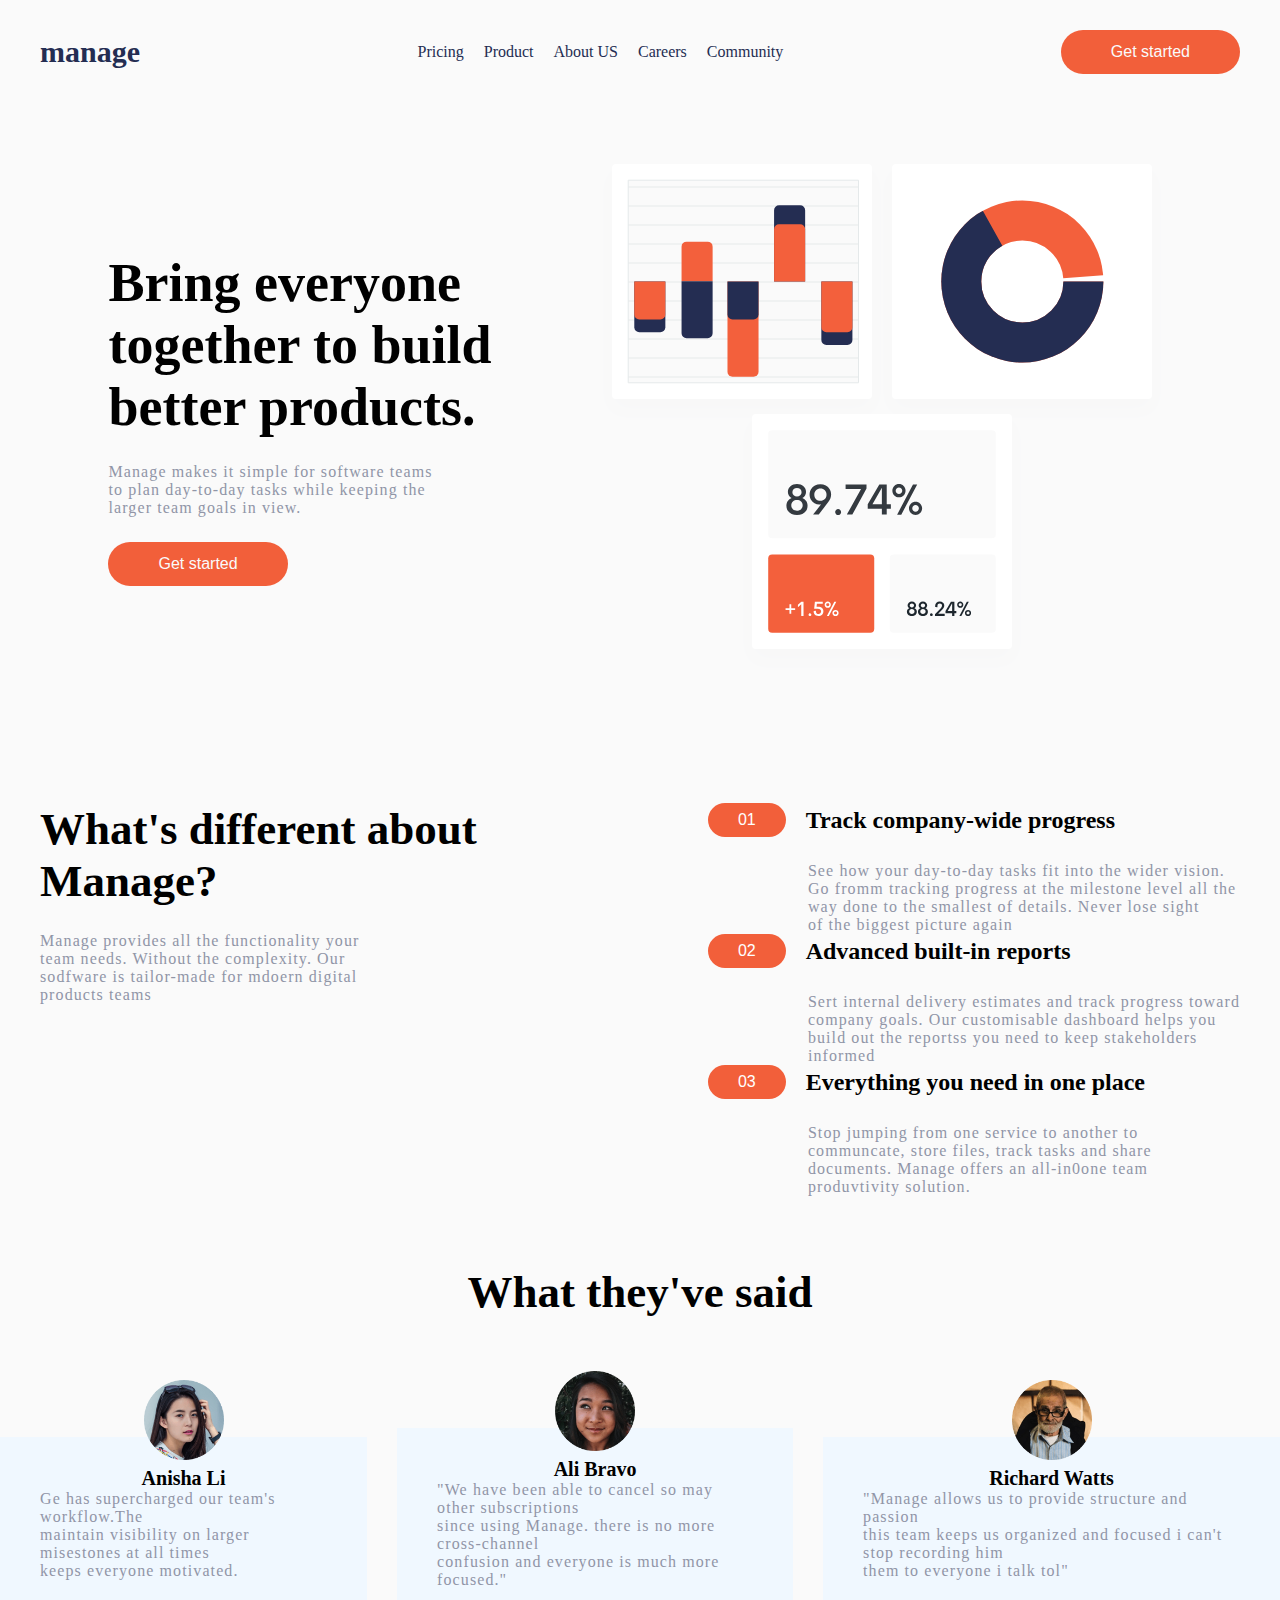
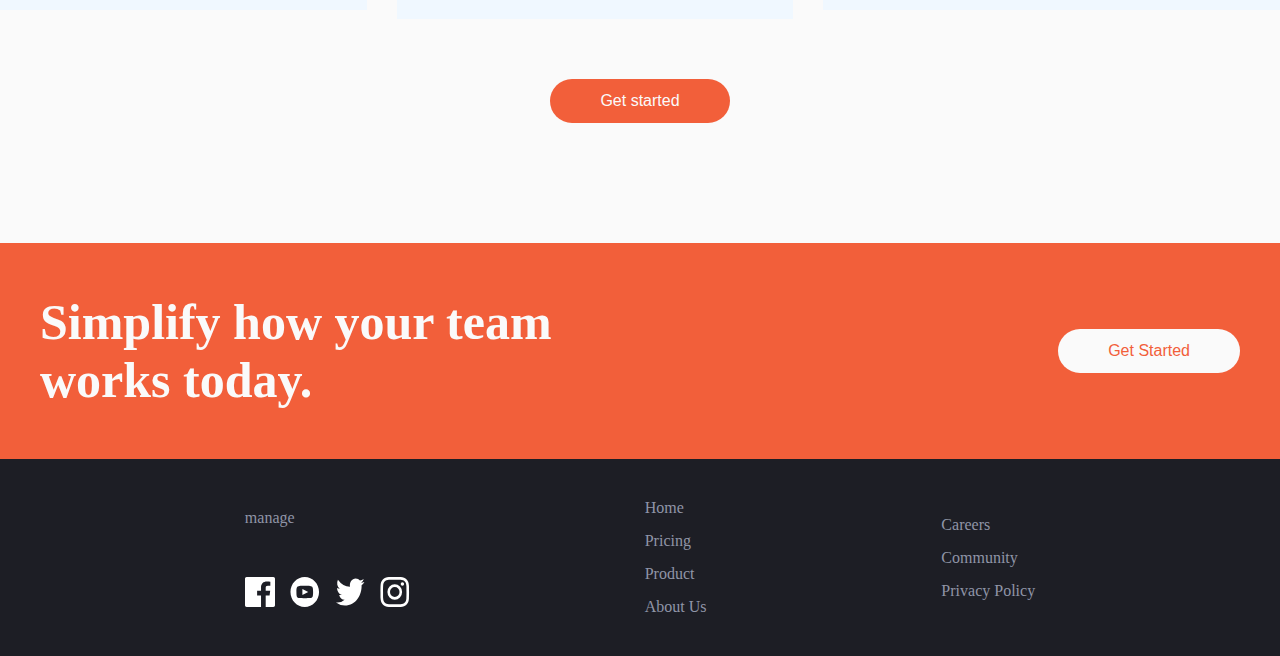
==== templates/index.html @ 965725b2 "initial comments" ====
<!DOCTYPE html>
<html lang="en">
<head>
  <meta charset="UTF-8">
  <meta name="viewport" content="width=device-width, initial-scale=1.0"> <!-- displays site properly based on user's device -->

  <link rel="icon" type="image/png" sizes="32x32" href="./images/favicon-32x32.png">
  <link rel="stylesheet" href="(https://fonts.google.com/specimen/Be+Vietnam+Pro)">
  <title>Manage landing page</title>
  <link rel="stylesheet" href="../static/style.css">

</head>
<body>
  <div class="wrapper-all">

    <header>
      <div class="wrapper-header">
        <a href="#" class="logo">manage</a>
        <nav>
          <a href="#" class="links">Pricing</a>
          <a href="#" class="links">Product</a>
          <a href="#" class="links">About US</a>
          <a href="#" class="links">Careers</a>
          <a href="#" class="links">Community</a>
        </nav>
        <div class="wrapper-btn">
          <button class="tugma">
            Get started
          </button>
        </div>
        <div class="wrapper-hamburger-line">
          <svg xmlns="http://www.w3.org/2000/svg" width="25" height="18"><g fill="#242D52" fill-rule="evenodd"><path d="M0 0h25v4H0zM0 7h25v4H0zM0 14h25v4H0z"/></g></svg>
        </div>

        <div class="wrapper-close">
          <svg xmlns="http://www.w3.org/2000/svg" width="21" height="22"><path fill="#242D52" fill-rule="evenodd" d="M17.925.747l2.828 2.828L13.328 11l7.425 7.425-2.828 2.828-7.425-7.425-7.425 7.425-2.828-2.828L7.671 11 .247 3.575 3.075.747 10.5 8.171 17.925.747z"/></svg>
        </div>
      </div>
    </header>

    <main>
      <div class="wrapper-main">

        <div class="main-left">
          <h1 class="main-sarlavha">
            Bring everyone <br> together to build <br> better products.
          </h1>
          <p class="main-p">
            Manage makes it simple for software teams <br> to plan day-to-day tasks while keeping the <br> larger team goals in view.
          </p>
          <div class="wrapper-main-btn">
            <button class="tugma">
              Get started
            </button>
          </div>
        </div>

        <div class="main-right">
          <img src="../images/illustration-intro.svg" alt="" class="main-img">
        </div>

      </div>
      <section class="second-section">
        <div class="second-left">
          <h2 class="sarlavha-h2">What's different about <br> Manage?</h2>
          <p class="main-p">Manage provides all the functionality your <br> team needs. Without the complexity. Our <br> sodfware is tailor-made for mdoern digital <br> products teams</p>
        </div>
        <div class="wrapper-right-second">

          <div class="second-right">
            <div class="wrapper-start">
              <button class="number">01</button>
              <p class="description">Track company-wide progress</p>
            </div>
              <p class="main-p matnn">See how your day-to-day tasks fit into the wider vision. <br> Go fromm tracking progress at the milestone level all the <br> way done to the smallest of details. Never lose sight <br> of the biggest picture again</p>
          </div>

          <!--  -->
          <div class="second-right">
            <div class="wrapper-start">
              <button class="number">02</button>
              <p class="description">Advanced built-in reports</p>
            </div>
              <p class="main-p matnn">Sert internal delivery estimates and track progress toward <br> company goals. Our customisable dashboard helps you <br> build out the reportss you need to keep stakeholders <br> informed </p>
          </div>


          <div class="second-right">
            <div class="wrapper-start">
              <button class="number">03</button>
              <p class="description">Everything you need in one place</p>
            </div>
              <p class="main-p matnn">Stop jumping from one service to another to <br> communcate, store files, track tasks and share <br> documents. Manage offers an all-in0one team <br> produvtivity solution.</p>
          </div>

        </div>

      </section>

      <div class="section-footer">
        <div class="wrapper-section-footer">
          <h2 class="sarlavha-h2 h2">What they've said</h2>
          <div class="wrapper-client">

            <div class="client-1">
              <ul class="wrapper-img">
                <img src="../images/avatar-anisha.png" alt="" class="client-img">
                  <span class="name">Anisha Li</span>
              </ul>
              <p class="main-p">Ge has supercharged our team's workflow.The <br> maintain visibility on larger misestones at all times <br> keeps everyone motivated.</p>

            </div>

            <div class="client-1">
              <ul class="wrapper-img">
                <img src="../images/avatar-ali.png" alt="" class="client-img">
                  <span class="name">Ali Bravo</span>
              </ul>
              <p class="main-p">"We have been able to cancel so may other subscriptions <br> since using Manage. there is no more cross-channel <br> confusion and everyone is much more focused."</p>

            </div>

            <div class="client-1">
              <ul class="wrapper-img">
                <img src="../images/avatar-richard.png" alt="" class="client-img">
                  <span class="name">Richard Watts</span>
              </ul>
              <p class="main-p">"Manage allows us to provide structure and passion <br> this team keeps us organized and focused i can't stop recording him <br>
              them to everyone i talk tol"</p>

            </div>

          </div>
                  <div class="wrapper-button">
                    <button class="tugma">Get started</button>
                  </div>
        </div>
      </div>

    </main>
    <section class="footer-header">
      <div class="footer-header-wrappper ora">
        <h2 class="footer-sarlavha">Simplify how your team <br> works today.</h2>
        <a href="#" class="wrapper-tugma">
          <button class="tugmaa">Get Started</button>
        </a>
      </div>
    </section>

    <footer>
      <div class="wrapper-footer">
          <div class="footer-left">
            <a href="#" class="logo-footer">manage</a>
            <div class="wrapper-loogos">
              <img src="../images/icon-facebook.svg" alt="" class="logos">
            <img src="../images/icon-youtube.svg" alt="" class="logos">
            <img src="../images/icon-twitter.svg" alt="" class="logos">
            <img src="../images/icon-instagram.svg" alt="" class="logos">
            </div>
            

          </div>
          <ul class="footer-links">
            <a href="#" class="footer-link">Home</a>
            <a href="#" class="footer-link">Pricing</a>
            <a href="#" class="footer-link">Product</a>
            <a href="#" class="footer-link">About Us</a>
          </ul>
          <ul class="footer-links">
            <a href="#" class="footer-link">Careers</a>
            <a href="#" class="footer-link">Community</a>
            <a href="#" class="footer-link">Privacy Policy</a>
          </ul>
      </div>
    </footer>


  </div>
</body>
</html>
---- static/style.css ----
*,html{
    margin: 0;
    padding: 0;
    font-size: 16px;
    box-sizing: border-box;
    font-family:[Be Vietnam Pro];
}
.wrapper-all{
    background-color: hsl(0, 0%, 98%);
}
.logo{
    font-size: 30px;
    color: hsl(228, 39%, 23%);
    text-decoration: none;
    font-weight: 700;
}
.links{
    text-decoration: none;
    color: hsl(228, 39%, 23%);
    font-weight: 500;
}
.tugma{
    padding: 13px 50px;
    background-color: #f25f3a;
    border: none;
    color: #fafafa;
    border-radius: 100px;
}
.wrapper-header{
    display: flex;
    justify-content: space-between;
    align-items: center;
    flex-wrap: wrap;
    gap: 30px;
    max-width: 1200px;
    margin-right: auto;
    margin-left: auto;
    padding-top: 30px;
    padding-bottom: 30px;
}
nav{
    display: flex;
    gap: 20px;
}

.wrapper-hamburger-line, .wrapper-close{
    display: none;
}

.main-sarlavha{
    font-size: 54px;
}

.main-left{
    display: flex;
    flex-direction: column;
    gap: 25px;
}
.main-p{
    letter-spacing: 1.1px;
    color: hsl(227, 12%, 61%);
}
.wrapper-main{
    max-width: 1300px;
    margin-right: auto;
    margin-left: auto;
    display: flex;
    justify-content: space-between;
    align-items: center;
    gap: 100px;
    padding-top: 50px;
    padding-bottom: 50px;
    align-items: center;
    justify-content: center;
}
.second-section{
    max-width: 1200px;
    margin-right: auto;
    margin-left: auto;
    display: flex;
    justify-content: space-between;
    gap: 40px;
    padding-top: 70px;
    padding-bottom: 70px;


}
.second-left{
    display: flex;
    flex-direction: column;
    gap: 25px;
}
.sarlavha-h2{
    font-size: 45px;
}
.wrapper-start{
    display: flex;
    gap: 20px;
    align-items: center;

}
.number{
    padding: 8px 30px;
    background-color: #f25f3a;
    color: white;
    border: none;
    border-radius: 100px;
}
.description{
    font-weight: bold;
    font-size: 24px;
}
.second-right{
    display: flex;
    flex-direction: column;
    gap: 25px;
}
.matnn{
    margin-left: 100px;
}
.client-img{
    width: 80px;
    position: absolute;
    bottom: 30px;


}
.wrapper-img{
    display: flex;
    flex-direction: column;
    gap: 15px;
    align-items: center;
    justify-content: center;
    position: relative;
    
}
.name{
    font-size: 20px;
    font-weight: bold;

}
.client-1{
    background-color: aliceblue;
    padding: 30px 40px;
    margin-top: 60px;
}
.wrapper-section-footer{
    max-width: 1500px;
    margin-right: auto;
    margin-left: auto;
    padding-bottom: 120px;
}
.wrapper-client{
    display: flex;
    justify-content: space-between;
    align-items: center;
    gap: 30px;
    padding-bottom: 60px;
}
.h2{
    text-align: center;
    margin-bottom: 50px;
}
.wrapper-button{
    display: flex;
    align-items: center;
    justify-content: center;
}
.footer-header-wrappper{
    max-width: 1200px;
    margin-right: auto;
    margin-left: auto;
    display: flex;
    justify-content: space-between;
    align-items: center;
    gap: 30px;
    
}
.footer-header{
    background-color: #f25f3a;
    padding-top: 50px;
    padding-bottom: 50px;
}

.footer-sarlavha{
    font-size: 50px;
    color: #fafafa;
}
.tugmaa{
    padding: 13px 50px;
    color: #f25f3a;
    background-color: #fafafa;
    border-radius: 100px;
    border: none;
}
footer{

    background-color: hsl(233, 12%, 13%);
}
.wrapper-footer{
    max-width: 1200px;
    margin-right: auto;
    margin-left: auto;
    display: flex;
    justify-content: space-evenly;
    align-items: center;
    gap: 30px;
    padding-top: 40px;
    padding-bottom: 40px;
}
.footer-links{
    display: flex;
    flex-direction: column;
    gap: 15px;
}
.footer-link{
    text-decoration: none;
    color: #9095a7;
}

.footer-link:hover{
    color: #f25f3a;
}
.footer-left{
    display: flex;
    flex-direction: column;
    gap: 50px;
}
.logos{
    width: 30px;
}
.wrapper-loogos{
    display: flex;
    flex-direction: row;
    gap: 15px;
}
.logo-footer{
    color: #9095a7;
    text-decoration: none;
}
@media (max-width: 1440px){

}
@media (max-width: 768px){
    
    nav{
        display: none;
    }
    .wrapper-btn{
        display: none;
    }
    .wrapper-hamburger-line{
        display: block;
    }
    .wrapper-close{
        display: none;
    }
    svg:hover{
        cursor: pointer;
    }
    .wrapper-header{
        max-width: 700px;
        margin-right: auto;
        margin-left: auto;
    }
    .wrapper-main{
        display: flex;
        flex-direction: column-reverse;
        gap: 30px;
    }
    .second-section{
        display: flex;
        flex-direction: column;
        gap: 30px;
        align-items: center;
        justify-content: center;
    }
    .wrapper-right-second{
        padding-top: 50px;
    }
    .wrapper-start{
        background-color: hsl(13, 100%, 96%);
    }
    .wrapper-client{
        display: flex;
        flex-direction: column;
        gap: 20px;
    }
    .footer-header-wrappper{
        display: flex;
        flex-direction: column;
        gap: 30px;
    }
}

@media (max-width: 344px){
    .wrapper-main{
        max-width: 300px;
        margin-right: auto;
        margin-left: auto;
    }
    .wrapper-header{
        max-width: 300px;
        margin-right: auto;
        margin-left: auto;
    }
    .main-img{
        width: 100%;
    }
    
}
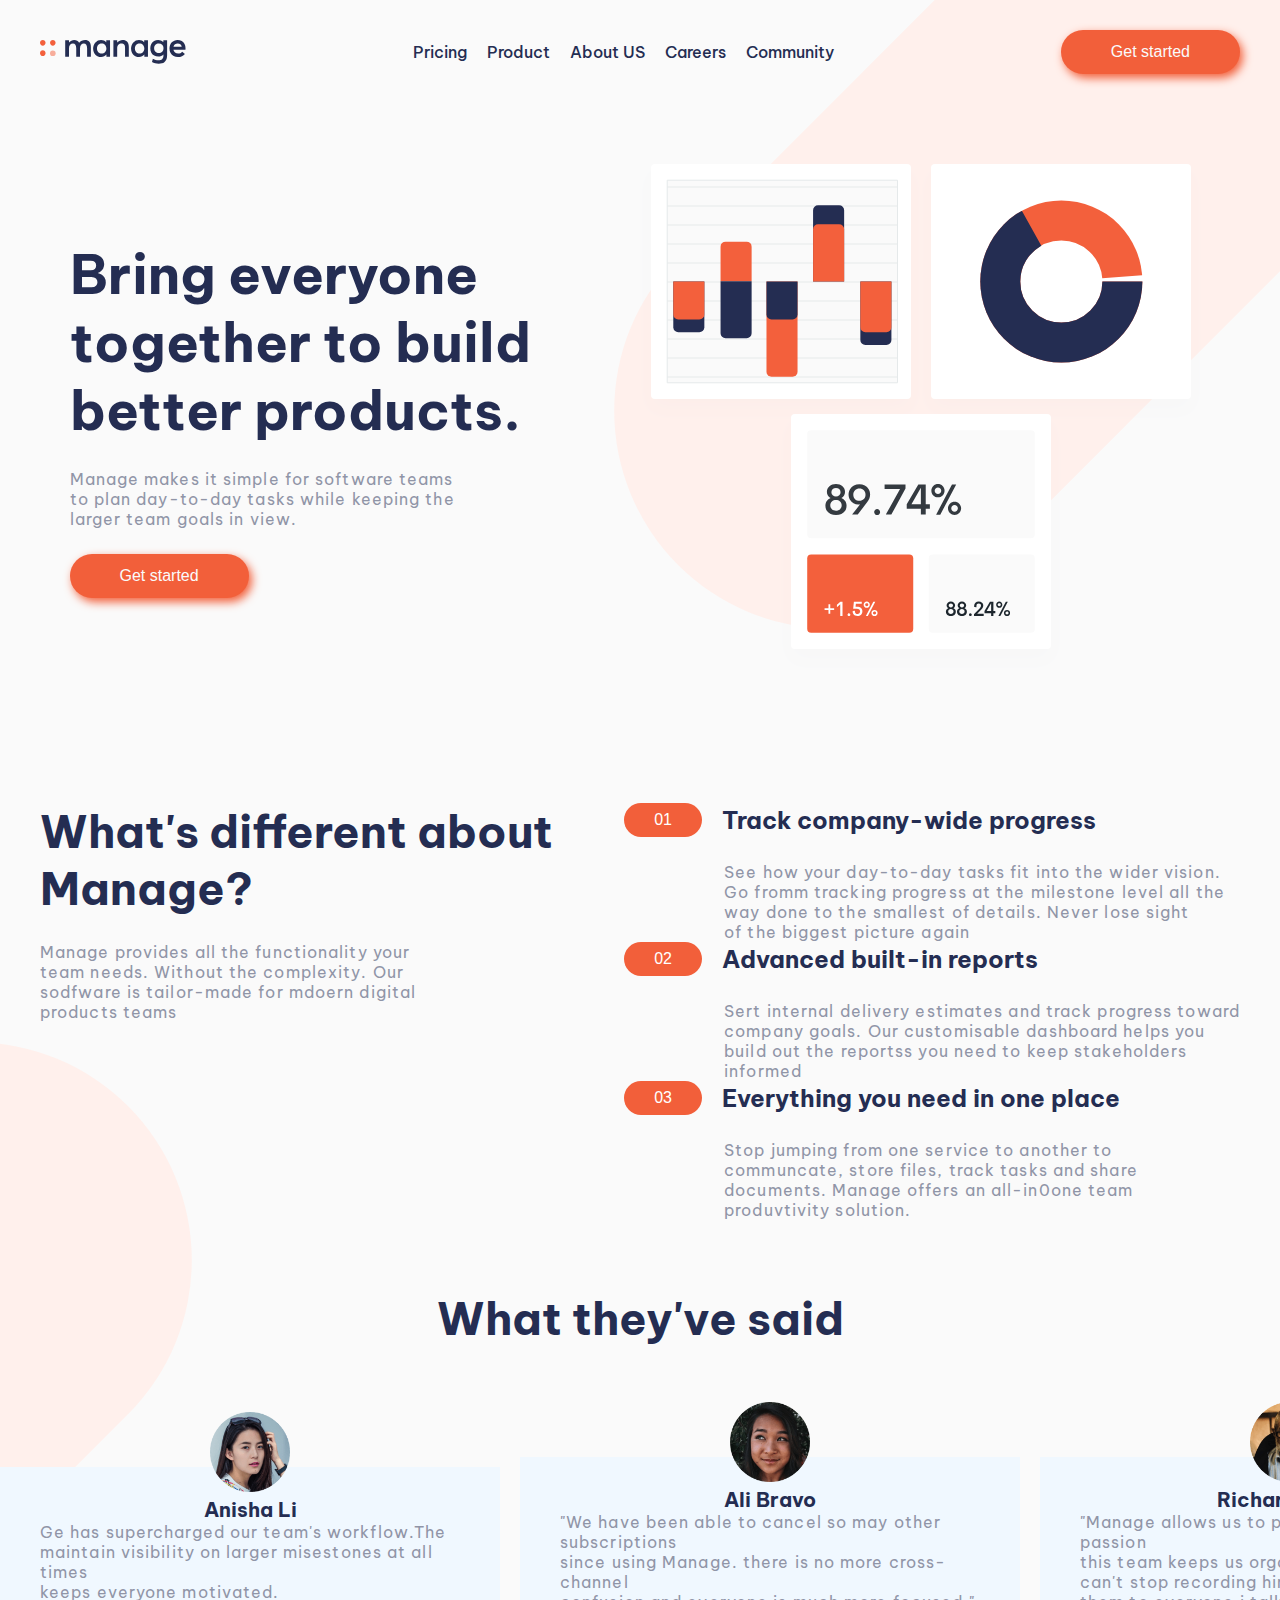
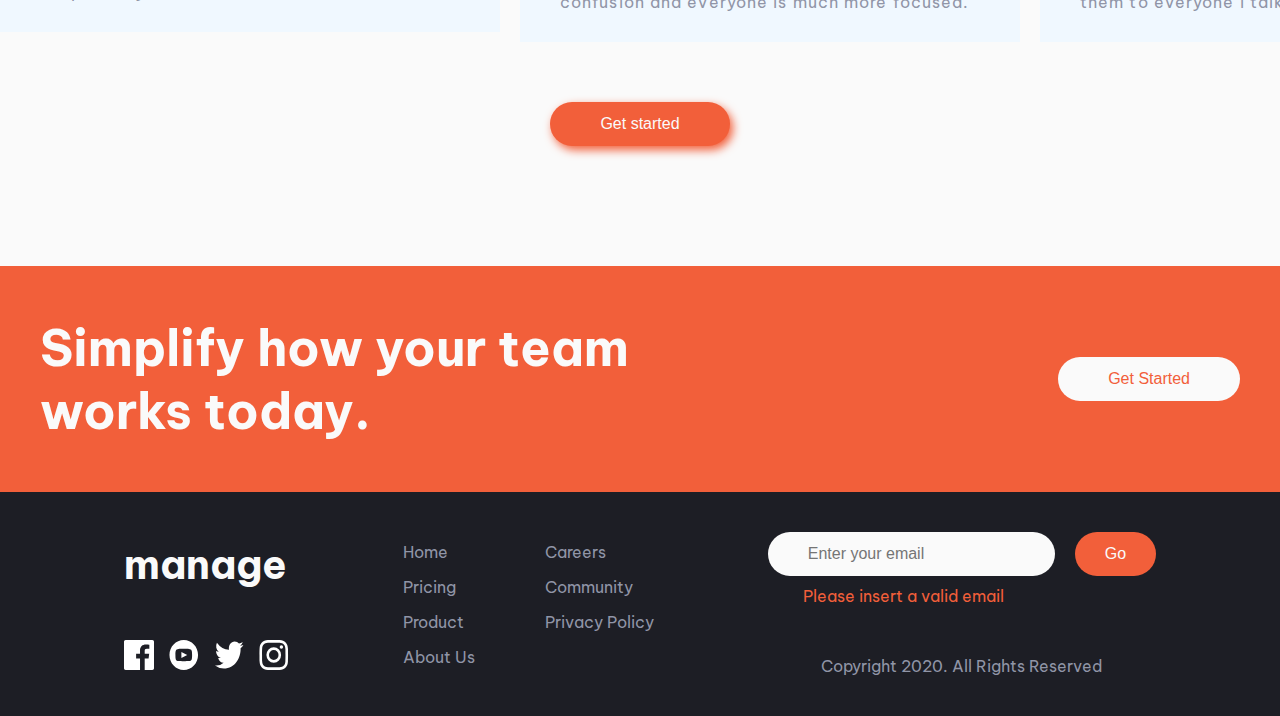
==== commit 39684d5b: "make some changes to make it beautiful" ====
--- a/templates/index.html
+++ b/templates/index.html
@@ -5,23 +5,34 @@
   <meta name="viewport" content="width=device-width, initial-scale=1.0"> <!-- displays site properly based on user's device -->
 
   <link rel="icon" type="image/png" sizes="32x32" href="./images/favicon-32x32.png">
-  <link rel="stylesheet" href="(https://fonts.google.com/specimen/Be+Vietnam+Pro)">
-  <title>Manage landing page</title>
+  <link rel="preconnect" href="https://fonts.googleapis.com">
+  <link rel="preconnect" href="https://fonts.gstatic.com" crossorigin>
+  <link href="https://fonts.googleapis.com/css2?family=Be+Vietnam+Pro:ital,wght@0,100;0,200;0,300;0,400;0,500;0,600;0,700;0,800;0,900;1,100;1,200;1,300;1,400;1,500;1,600;1,700;1,800;1,900&display=swap" rel="stylesheet"><title>Manage landing page</title>
   <link rel="stylesheet" href="../static/style.css">
+  <title>My first portfoli site</title>
 
 </head>
 <body>
+  <div id="opacity">
+
+  </div>
+  <svg class="image" xmlns="http://www.w3.org/2000/svg" width="814" height="814"><rect width="436" height="970" x="774" y="-62" fill="#FFF0EC" fill-rule="evenodd" rx="218" transform="rotate(45 718.814 -291.157)"/></svg>
+
   <div class="wrapper-all">
 
-    <header>
-      <div class="wrapper-header">
-        <a href="#" class="logo">manage</a>
-        <nav>
-          <a href="#" class="links">Pricing</a>
-          <a href="#" class="links">Product</a>
-          <a href="#" class="links">About US</a>
-          <a href="#" class="links">Careers</a>
-          <a href="#" class="links">Community</a>
+
+    <header id="header">
+      <div class="wrapper-header" id="header">
+      
+<svg xmlns="http://www.w3.org/2000/svg" width="146" height="24"><g fill="none" fill-rule="evenodd"><path fill="#242D52" fill-rule="nonzero" d="M40.014 16.809V8.553c0-1.577.366-2.82 1.098-3.73.733-.91 1.65-1.365 2.75-1.365 2.158 0 3.237 1.577 3.237 4.731v8.62h3.782v-9.58c0-2.415-.5-4.22-1.503-5.417C48.376.615 46.945.017 45.084.017c-1.222 0-2.34.234-3.352.703a6.833 6.833 0 00-2.56 2.043h-.066C38.126.932 36.486.017 34.184.017c-.969 0-1.902.217-2.799.653a6.976 6.976 0 00-2.353 1.878h-.05V.265H25.2v16.527h3.782V8.553c0-1.577.372-2.82 1.115-3.73.743-.91 1.693-1.365 2.849-1.365 2.19 0 3.286 1.577 3.286 4.731v8.62h3.782zm21.101.248c2.246 0 3.997-.827 5.252-2.482h.05v2.217h3.616V.265h-3.782V2.25h-.066C64.93.761 63.23.017 61.082.017a7.76 7.76 0 00-5.681 2.415c-.705.75-1.26 1.66-1.668 2.73a9.589 9.589 0 00-.611 3.44c0 1.258.203 2.416.61 3.475.408 1.059.964 1.952 1.669 2.68a7.348 7.348 0 002.535 1.696 8.325 8.325 0 003.18.604zm.595-3.441c-1.399 0-2.538-.466-3.419-1.398-.88-.932-1.321-2.132-1.321-3.599 0-1.555.454-2.804 1.362-3.747.909-.943 2.04-1.414 3.394-1.414 1.343 0 2.458.493 3.345 1.48.886.988 1.33 2.215 1.33 3.681 0 1.467-.455 2.667-1.363 3.599-.909.932-2.018 1.398-3.328 1.398zm27.112 3.193V7.064c0-2.393-.536-4.166-1.61-5.319C86.14.593 84.655.017 82.762.017a7.373 7.373 0 00-3.056.645 6.958 6.958 0 00-2.477 1.87h-.05V.264h-3.782v16.527h3.782V8.487c0-1.588.388-2.823 1.164-3.706.777-.882 1.814-1.323 3.113-1.323.595 0 1.104.077 1.528.231.424.155.796.406 1.115.753.32.348.556.819.71 1.415.154.595.231 1.323.231 2.183v8.769h3.782zm10.218.248c2.246 0 3.996-.827 5.252-2.482h.05v2.217h3.616V.265h-3.782V2.25h-.066C102.855.761 101.154.017 99.007.017a7.76 7.76 0 00-5.682 2.415c-.704.75-1.26 1.66-1.668 2.73a9.589 9.589 0 00-.61 3.44c0 1.258.203 2.416.61 3.475.408 1.059.964 1.952 1.668 2.68a7.348 7.348 0 002.536 1.696 8.325 8.325 0 003.179.604zm.594-3.441c-1.398 0-2.538-.466-3.418-1.398-.881-.932-1.322-2.132-1.322-3.599 0-1.555.455-2.804 1.363-3.747.908-.943 2.04-1.414 3.394-1.414 1.343 0 2.458.493 3.344 1.48.886.988 1.33 2.215 1.33 3.681 0 1.467-.455 2.667-1.363 3.599-.908.932-2.018 1.398-3.328 1.398zm19.07 10.125c1.2 0 2.274-.14 3.22-.422.947-.281 1.743-.673 2.387-1.175a6.385 6.385 0 001.602-1.844 8.14 8.14 0 00.916-2.383c.188-.86.281-1.803.281-2.829V.265h-3.782v1.737h-.066a7.059 7.059 0 00-2.353-1.49A7.62 7.62 0 00118.142 0c-1.508 0-2.862.358-4.062 1.075-1.2.717-2.134 1.713-2.8 2.987-.666 1.273-.999 2.705-.999 4.293 0 1.61.35 3.038 1.049 4.285.699 1.246 1.66 2.203 2.882 2.87 1.222.667 2.598 1.001 4.129 1.001 2.047 0 3.716-.673 5.004-2.018h.066v1.753c0 1.17-.43 2.14-1.288 2.912-.86.772-2.07 1.158-3.634 1.158-1.068 0-2.006-.132-2.816-.397-.809-.265-1.742-.678-2.799-1.24l-.892 3.341c.925.552 1.966.976 3.122 1.274 1.156.298 2.356.447 3.6.447zm.132-10.72c-1.365 0-2.491-.434-3.377-1.3-.887-.865-1.33-2.026-1.33-3.482 0-1.4.435-2.542 1.305-3.425.87-.882 2.004-1.323 3.402-1.323 1.332 0 2.442.435 3.328 1.307.886.871 1.33 2.002 1.33 3.391 0 1.401-.433 2.556-1.297 3.466-.864.91-1.985 1.365-3.361 1.365zm19.086 4.036c1.542 0 2.899-.281 4.071-.844 1.173-.562 2.133-1.323 2.882-2.283l-2.642-2.266c-1.035 1.301-2.406 1.952-4.113 1.952-1.21 0-2.237-.337-3.08-1.01-.842-.672-1.384-1.593-1.627-2.762h12.024c.066-.397.099-.9.099-1.506 0-1.599-.325-3.027-.975-4.285a7.198 7.198 0 00-2.807-2.961c-1.222-.717-2.632-1.075-4.228-1.075a8.191 8.191 0 00-3.188.62c-.99.414-1.844.99-2.56 1.729-.715.739-1.277 1.638-1.684 2.696-.407 1.06-.611 2.212-.611 3.458 0 1.688.369 3.185 1.106 4.492.738 1.307 1.746 2.308 3.023 3.003 1.277.695 2.714 1.042 4.31 1.042zm3.815-10.274h-8.257c.264-1.059.776-1.878 1.535-2.457.76-.579 1.663-.868 2.709-.868 1.057 0 1.93.298 2.618.893.688.596 1.153 1.406 1.395 2.432z"/><g fill="#F3603C"><path d="M2.786 10.286c1.538 0 2.785 1.279 2.785 2.857C5.571 14.72 4.324 16 2.786 16 1.247 16 0 14.72 0 13.143c0-1.578 1.247-2.857 2.786-2.857zM2.786 0C4.324 0 5.57 1.28 5.57 2.857c0 1.578-1.247 2.857-2.785 2.857C1.247 5.714 0 4.435 0 2.857 0 1.28 1.247 0 2.786 0zm10.028 0C14.353 0 15.6 1.28 15.6 2.857c0 1.578-1.247 2.857-2.786 2.857-1.538 0-2.785-1.279-2.785-2.857C10.029 1.28 11.276 0 12.814 0z"/><ellipse cx="12.814" cy="13.257" opacity=".5" rx="2.786" ry="2.857"/></g></g></svg>        <nav id="nav">
+          <div class="wrapper-close" id="close-menu">
+            <svg id="yop" xmlns="http://www.w3.org/2000/svg" width="21" height="22"><path fill="#242D52" fill-rule="evenodd" d="M17.925.747l2.828 2.828L13.328 11l7.425 7.425-2.828 2.828-7.425-7.425-7.425 7.425-2.828-2.828L7.671 11 .247 3.575 3.075.747 10.5 8.171 17.925.747z"/></svg>
+          </div>
+          <a href="#" id="linklar" class="links">Pricing</a>
+          <a href="#" id="harf" class="links">Product</a>
+          <a href="#" id="harf2" class="links">About US</a>
+          <a href="#" id="harf3" class="links">Careers</a>
+          <a href="#" id="harf4" class="links">Community</a>
         </nav>
         <div class="wrapper-btn">
           <button class="tugma">
@@ -29,12 +40,10 @@
           </button>
         </div>
         <div class="wrapper-hamburger-line">
-          <svg xmlns="http://www.w3.org/2000/svg" width="25" height="18"><g fill="#242D52" fill-rule="evenodd"><path d="M0 0h25v4H0zM0 7h25v4H0zM0 14h25v4H0z"/></g></svg>
-        </div>
-
-        <div class="wrapper-close">
-          <svg xmlns="http://www.w3.org/2000/svg" width="21" height="22"><path fill="#242D52" fill-rule="evenodd" d="M17.925.747l2.828 2.828L13.328 11l7.425 7.425-2.828 2.828-7.425-7.425-7.425 7.425-2.828-2.828L7.671 11 .247 3.575 3.075.747 10.5 8.171 17.925.747z"/></svg>
-        </div>
+          <svg id="menu" xmlns="http://www.w3.org/2000/svg" width="25" height="18"><g fill="#242D52" fill-rule="evenodd"><path d="M0 0h25v4H0zM0 7h25v4H0zM0 14h25v4H0z"/></g></svg>
+        </div>
+
+
       </div>
     </header>
 
@@ -64,6 +73,8 @@
         <div class="second-left">
           <h2 class="sarlavha-h2">What's different about <br> Manage?</h2>
           <p class="main-p">Manage provides all the functionality your <br> team needs. Without the complexity. Our <br> sodfware is tailor-made for mdoern digital <br> products teams</p>
+          <svg class="rasm" xmlns="http://www.w3.org/2000/svg" width="814" height="814"><rect width="436" height="970" x="774" y="-62" fill="#FFF0EC" fill-rule="evenodd" rx="218" transform="rotate(45 718.814 -291.157)"/></svg>
+
         </div>
         <div class="wrapper-right-second">
 
@@ -100,6 +111,7 @@
       <div class="section-footer">
         <div class="wrapper-section-footer">
           <h2 class="sarlavha-h2 h2">What they've said</h2>
+          <!-- bu client wrpaper -->
           <div class="wrapper-client">
 
             <div class="client-1">
@@ -129,8 +141,21 @@
               them to everyone i talk tol"</p>
 
             </div>
-
-          </div>
+            <div class="client-1">
+              <ul class="wrapper-img">
+                <img src="../images/avatar-richard.png" alt="" class="client-img">
+                  <span class="name">Richard Watts</span>
+              </ul>
+              <p class="main-p">"Manage allows us to provide structure and passion <br> this team keeps us organized and focused i can't stop recording him <br>
+              them to everyone i talk tol"</p>
+
+            </div>
+
+          
+
+          </div>
+
+          <!--  -->
                   <div class="wrapper-button">
                     <button class="tugma">Get started</button>
                   </div>
@@ -160,21 +185,45 @@
             
 
           </div>
-          <ul class="footer-links">
-            <a href="#" class="footer-link">Home</a>
-            <a href="#" class="footer-link">Pricing</a>
-            <a href="#" class="footer-link">Product</a>
-            <a href="#" class="footer-link">About Us</a>
-          </ul>
-          <ul class="footer-links">
-            <a href="#" class="footer-link">Careers</a>
-            <a href="#" class="footer-link">Community</a>
-            <a href="#" class="footer-link">Privacy Policy</a>
-          </ul>
+          <div class="wrapper-ul">
+            <ul class="footer-links">
+              <a href="#" class="footer-link">Home</a>
+              <a href="#" class="footer-link">Pricing</a>
+              <a href="#" class="footer-link">Product</a>
+              <a href="#" class="footer-link">About Us</a>
+            </ul>
+            <ul class="footer-links">
+              <a href="#" class="footer-link">Careers</a>
+              <a href="#" class="footer-link">Community</a>
+              <a href="#" class="footer-link">Privacy Policy</a>
+            </ul>
+          </div>
+
+
+          <div class="wrapper-input">
+            <form>
+              <label class="email" for="email">
+                <input type="email" name="email" class="input" placeholder="Enter your email">
+              </label>
+              <div class="wrapper-footer-btn">
+                <button class="footer-tugma">Go</button>
+              </div>
+              
+            </form>
+            
+            <span class="footer-span">Please insert a valid email</span>
+            <span class="built_by">Copyright 2020. All Rights Reserved</span>
+          </div>
+
+
       </div>
     </footer>
 
 
   </div>
+
+  <script src="../main.js">
+
+  </script>
 </body>
 </html>--- a/static/style.css
+++ b/static/style.css
@@ -3,10 +3,18 @@
     padding: 0;
     font-size: 16px;
     box-sizing: border-box;
-    font-family:[Be Vietnam Pro];
-}
-.wrapper-all{
+    color: #242d52;
+}
+body{
     background-color: hsl(0, 0%, 98%);
+    position: relative;
+    overflow-x: hidden;
+    font-family: "Be Vietnam Pro", serif;
+}
+.image{
+    position: absolute;
+    left: 48%;
+    top: -8%;
 }
 .logo{
     font-size: 30px;
@@ -16,15 +24,23 @@
 }
 .links{
     text-decoration: none;
-    color: hsl(228, 39%, 23%);
+    color: #242d52;
     font-weight: 500;
 }
 .tugma{
     padding: 13px 50px;
     background-color: #f25f3a;
     border: none;
+    box-shadow: 3px 4px 10px #f25f3a;
     color: #fafafa;
     border-radius: 100px;
+}
+.tugma:hover{
+    cursor: pointer;
+    background-color: #f25f3abe;
+}
+button{
+    cursor: pointer;
 }
 .wrapper-header{
     display: flex;
@@ -84,6 +100,12 @@
     padding-bottom: 70px;
 
 
+}
+.rasm{
+    position: absolute;
+    z-index: -1;
+    right: 85%;
+    top: 45%;
 }
 .second-left{
     display: flex;
@@ -238,6 +260,98 @@
     color: #9095a7;
     text-decoration: none;
 }
+.input{
+    padding: 13px 40px;
+    border-radius: 100px;
+    border: none;
+    color: #f25f3a;
+    background-color: #fafafa;
+}
+
+.footer-span{
+    color: #f25f3a;
+    text-align: start;
+    margin-left: 35px;
+}
+form{
+    display: flex;
+    gap: 20px;
+    align-items: center;
+}
+.wrapper-input{
+    display: flex;
+    flex-direction: column;
+    gap: 10px;
+}
+.footer-tugma{
+    padding: 13px 30px;
+    border-radius: 100px;
+    color: #fafafa;
+    background-color: #f25f3a;
+    border: none;
+}
+.built_by{
+    color: #9095a7;
+    margin-top: 40px;
+    text-align: center;
+}
+.wrapper-ul{
+    display: flex;
+    justify-content: space-between;
+    gap: 70px;
+}
+.logos:hover{
+    color: #f25f3a;
+    cursor: pointer;
+    color: transparent;
+    background-color: #f25f3a;
+}
+.logo-footer{
+    color: #fafafa;
+    font-size: 40px;
+    font-weight: bold;
+}
+.main-img{
+    width: 100%;
+}
+.wrapper-all{
+    position: relative;
+    overflow: hidden;
+
+}
+.wrapper-additions{
+    position: absolute;
+    left: 50%;
+    top: 0px;
+    z-index: -1;
+}
+
+#opacity{
+    width: 100vw;
+    height: 100vh;
+    background-color: gray;
+    opacity: 10%;
+    z-index: -3;
+    position: fixed;
+    display: none;
+}
+.wrapper-client{
+    display: flex;
+    gap: 20px;
+    width: 100%;
+    scroll-snap-type: x mandatory;
+    scrollbar-width: thin;
+    overflow-x: auto;
+    cursor: grab;
+    scrollbar-width: none;
+    -ms-overflow-style: none; 
+}
+.client-1{
+    min-width: 500px;
+    scroll-snap-type: start;
+}
+
+
 @media (max-width: 1440px){
 
 }
@@ -246,6 +360,7 @@
     nav{
         display: none;
     }
+    
     .wrapper-btn{
         display: none;
     }
@@ -281,15 +396,67 @@
     .wrapper-start{
         background-color: hsl(13, 100%, 96%);
     }
-    .wrapper-client{
+    /* .wrapper-client{
         display: flex;
         flex-direction: column;
         gap: 20px;
-    }
+    } */
     .footer-header-wrappper{
         display: flex;
         flex-direction: column;
         gap: 30px;
+    }
+    .wrapper-footer{
+        display: flex;
+        flex-direction: column-reverse;
+        gap: 20px;
+    }
+    .wrapper-ul{
+        display: flex;
+        justify-content: space-between;
+        gap: 80px;
+
+    }
+    .footer-span{
+        display: none;
+    }
+    .wrapper-footer-built{
+        display: flex;
+        flex-direction: column-reverse;
+        gap: 20px;
+    }
+
+}
+
+@media (max-width: 500px){
+    .wrapper-main{
+        max-width: 400px;
+        margin-right: auto;
+        margin-left: auto;
+    }
+    .wrapper-header{
+        max-width: 400px;
+        margin-right: auto;
+        margin-left: auto;
+    }
+    .image{
+        display: none;
+    }
+    .main-img{
+        width: 100%;
+    }
+    .sarlavha-h2{
+        text-align: center;
+    }
+    .main-p{
+        text-align: center;
+    }
+    .main-sarlavha{
+        font-size: 48px;
+    }
+    .footer-sarlavha{
+        font-size: 45px;
+        text-align: center;
     }
 }
 
@@ -307,5 +474,14 @@
     .main-img{
         width: 100%;
     }
+    .sarlavha-h2{
+        text-align: center;
+    }
+    .main-p{
+        text-align: center;
+    }
+    .image{
+        display: none;
+    }
     
 }